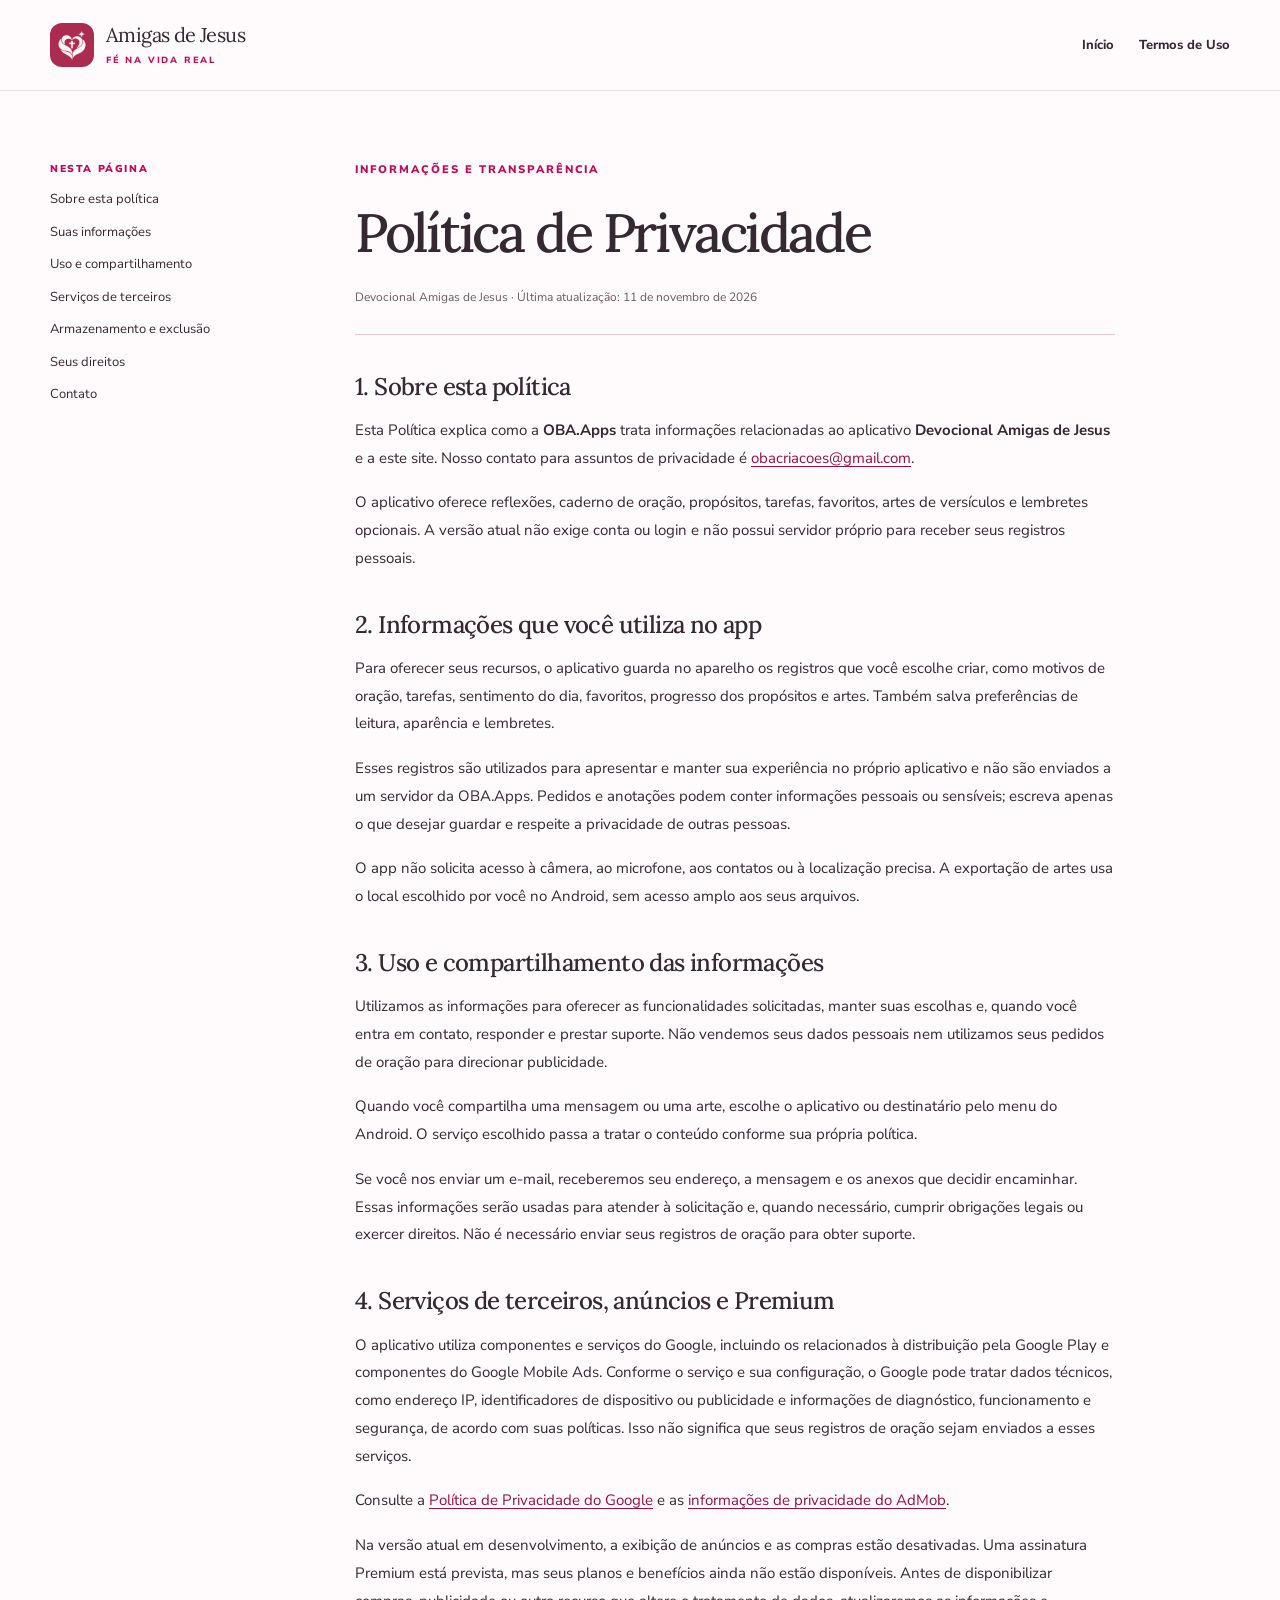
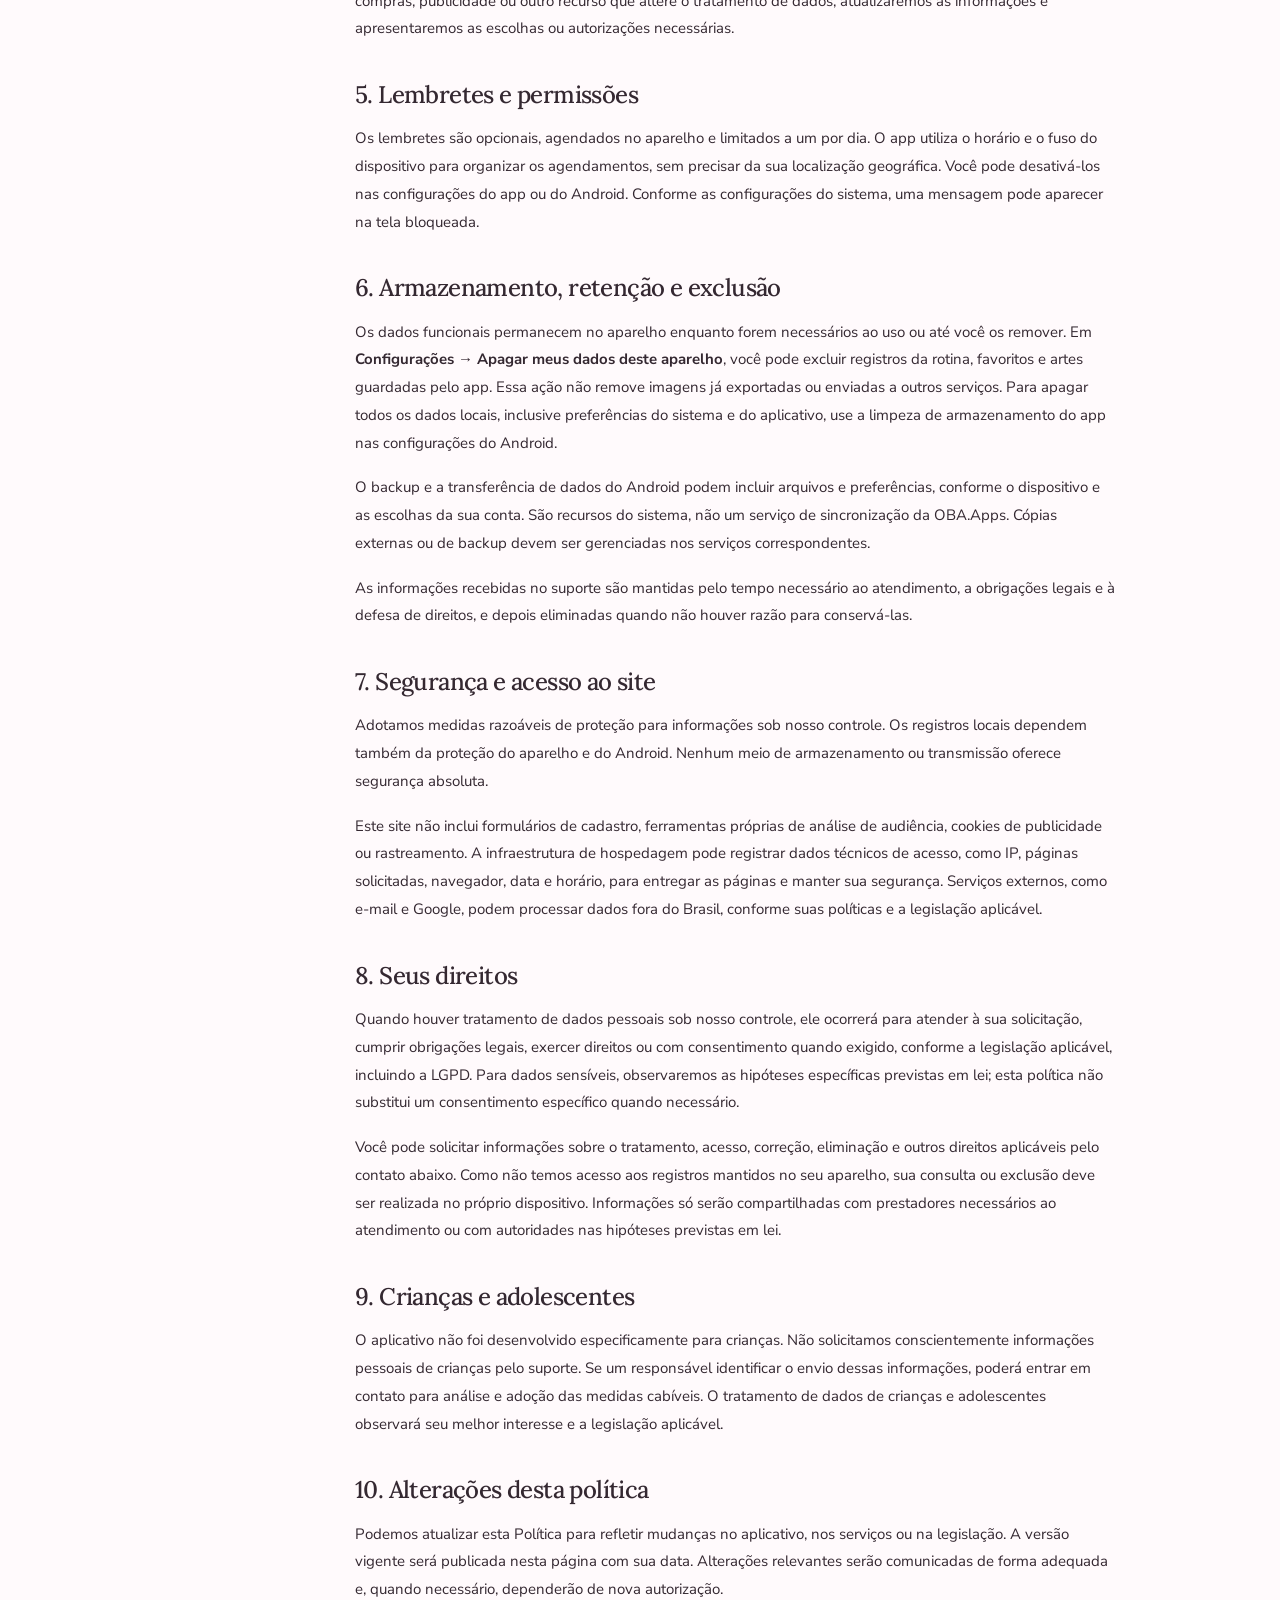
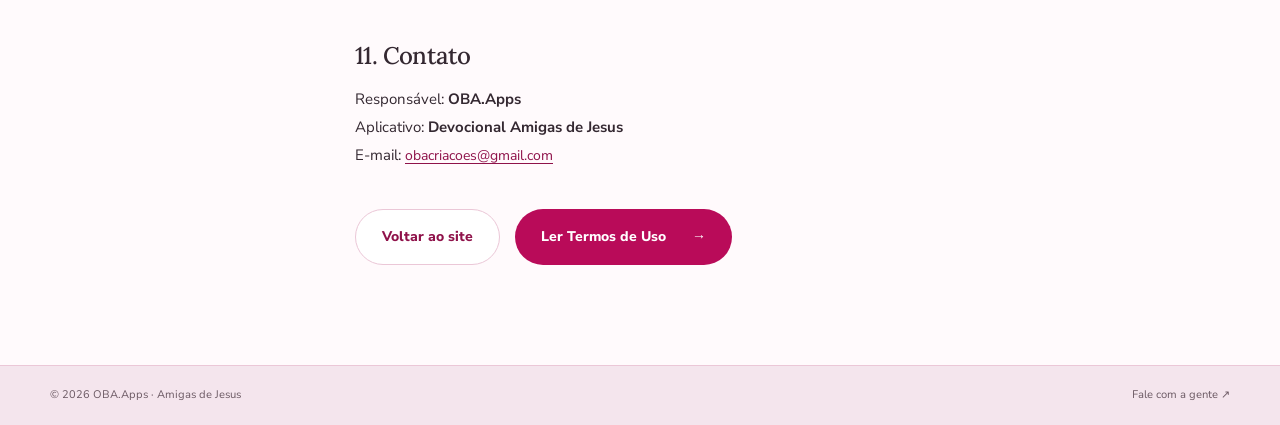
==== privacy-policy.html @ 2f0968b6 "Add files via upload" ====
<!doctype html>
<html lang="pt-BR">
<head>
  <meta charset="utf-8">
  <meta name="viewport" content="width=device-width, initial-scale=1">
  <title>Política de Privacidade | Amigas de Jesus</title>
  <meta name="description" content="Política de Privacidade do Devocional Amigas de Jesus, da OBA.Apps. Saiba como seus registros, preferências e informações são tratados.">
  <meta name="theme-color" content="#fff3f8">
  <link rel="icon" type="image/png" href="images/app-icon.png">
  <link rel="stylesheet" href="styles.css">
  <script src="script.js" defer></script>
</head>
<body>
  <a class="skip-link" href="#documento">Ir para a política</a>
  <header class="site-header legal-header"><div class="container nav-wrap"><a class="brand" href="index.html"><img src="images/app-icon.png" alt="" width="44" height="44"><span>Amigas de Jesus<small>FÉ NA VIDA REAL</small></span></a><nav class="legal-nav" aria-label="Navegação"><a href="index.html">Início</a><a href="terms.html">Termos de Uso</a></nav></div></header>
  <main class="container legal-layout">
    <aside class="legal-toc" aria-label="Nesta página"><p>NESTA PÁGINA</p><nav><a href="#sobre">Sobre esta política</a><a href="#informacoes">Suas informações</a><a href="#uso">Uso e compartilhamento</a><a href="#servicos">Serviços de terceiros</a><a href="#controle">Armazenamento e exclusão</a><a href="#direitos">Seus direitos</a><a href="#contato">Contato</a></nav></aside>
    <article id="documento" class="legal-document">
      <span class="eyebrow">INFORMAÇÕES E TRANSPARÊNCIA</span>
      <h1>Política de Privacidade</h1>
      <p class="updated">Devocional Amigas de Jesus · Última atualização: <time datetime="2026-11-11">11 de novembro de 2026</time></p>

      <h2 id="sobre">1. Sobre esta política</h2>
      <p>Esta Política explica como a <strong>OBA.Apps</strong> trata informações relacionadas ao aplicativo <strong>Devocional Amigas de Jesus</strong> e a este site. Nosso contato para assuntos de privacidade é <a href="mailto:obacriacoes@gmail.com">obacriacoes@gmail.com</a>.</p>
      <p>O aplicativo oferece reflexões, caderno de oração, propósitos, tarefas, favoritos, artes de versículos e lembretes opcionais. A versão atual não exige conta ou login e não possui servidor próprio para receber seus registros pessoais.</p>

      <h2 id="informacoes">2. Informações que você utiliza no app</h2>
      <p>Para oferecer seus recursos, o aplicativo guarda no aparelho os registros que você escolhe criar, como motivos de oração, tarefas, sentimento do dia, favoritos, progresso dos propósitos e artes. Também salva preferências de leitura, aparência e lembretes.</p>
      <p>Esses registros são utilizados para apresentar e manter sua experiência no próprio aplicativo e não são enviados a um servidor da OBA.Apps. Pedidos e anotações podem conter informações pessoais ou sensíveis; escreva apenas o que desejar guardar e respeite a privacidade de outras pessoas.</p>
      <p>O app não solicita acesso à câmera, ao microfone, aos contatos ou à localização precisa. A exportação de artes usa o local escolhido por você no Android, sem acesso amplo aos seus arquivos.</p>

      <h2 id="uso">3. Uso e compartilhamento das informações</h2>
      <p>Utilizamos as informações para oferecer as funcionalidades solicitadas, manter suas escolhas e, quando você entra em contato, responder e prestar suporte. Não vendemos seus dados pessoais nem utilizamos seus pedidos de oração para direcionar publicidade.</p>
      <p>Quando você compartilha uma mensagem ou uma arte, escolhe o aplicativo ou destinatário pelo menu do Android. O serviço escolhido passa a tratar o conteúdo conforme sua própria política.</p>
      <p>Se você nos enviar um e-mail, receberemos seu endereço, a mensagem e os anexos que decidir encaminhar. Essas informações serão usadas para atender à solicitação e, quando necessário, cumprir obrigações legais ou exercer direitos. Não é necessário enviar seus registros de oração para obter suporte.</p>

      <h2 id="servicos">4. Serviços de terceiros, anúncios e Premium</h2>
      <p>O aplicativo utiliza componentes e serviços do Google, incluindo os relacionados à distribuição pela Google Play e componentes do Google Mobile Ads. Conforme o serviço e sua configuração, o Google pode tratar dados técnicos, como endereço IP, identificadores de dispositivo ou publicidade e informações de diagnóstico, funcionamento e segurança, de acordo com suas políticas. Isso não significa que seus registros de oração sejam enviados a esses serviços.</p>
      <p>Consulte a <a href="https://policies.google.com/privacy?hl=pt-BR" target="_blank" rel="noopener noreferrer">Política de Privacidade do Google</a> e as <a href="https://support.google.com/admob/answer/6128543?hl=pt-BR" target="_blank" rel="noopener noreferrer">informações de privacidade do AdMob</a>.</p>
      <p>Na versão atual em desenvolvimento, a exibição de anúncios e as compras estão desativadas. Uma assinatura Premium está prevista, mas seus planos e benefícios ainda não estão disponíveis. Antes de disponibilizar compras, publicidade ou outro recurso que altere o tratamento de dados, atualizaremos as informações e apresentaremos as escolhas ou autorizações necessárias.</p>

      <h2>5. Lembretes e permissões</h2>
      <p>Os lembretes são opcionais, agendados no aparelho e limitados a um por dia. O app utiliza o horário e o fuso do dispositivo para organizar os agendamentos, sem precisar da sua localização geográfica. Você pode desativá-los nas configurações do app ou do Android. Conforme as configurações do sistema, uma mensagem pode aparecer na tela bloqueada.</p>

      <h2 id="controle">6. Armazenamento, retenção e exclusão</h2>
      <p>Os dados funcionais permanecem no aparelho enquanto forem necessários ao uso ou até você os remover. Em <strong>Configurações → Apagar meus dados deste aparelho</strong>, você pode excluir registros da rotina, favoritos e artes guardadas pelo app. Essa ação não remove imagens já exportadas ou enviadas a outros serviços. Para apagar todos os dados locais, inclusive preferências do sistema e do aplicativo, use a limpeza de armazenamento do app nas configurações do Android.</p>
      <p>O backup e a transferência de dados do Android podem incluir arquivos e preferências, conforme o dispositivo e as escolhas da sua conta. São recursos do sistema, não um serviço de sincronização da OBA.Apps. Cópias externas ou de backup devem ser gerenciadas nos serviços correspondentes.</p>
      <p>As informações recebidas no suporte são mantidas pelo tempo necessário ao atendimento, a obrigações legais e à defesa de direitos, e depois eliminadas quando não houver razão para conservá-las.</p>

      <h2>7. Segurança e acesso ao site</h2>
      <p>Adotamos medidas razoáveis de proteção para informações sob nosso controle. Os registros locais dependem também da proteção do aparelho e do Android. Nenhum meio de armazenamento ou transmissão oferece segurança absoluta.</p>
      <p>Este site não inclui formulários de cadastro, ferramentas próprias de análise de audiência, cookies de publicidade ou rastreamento. A infraestrutura de hospedagem pode registrar dados técnicos de acesso, como IP, páginas solicitadas, navegador, data e horário, para entregar as páginas e manter sua segurança. Serviços externos, como e-mail e Google, podem processar dados fora do Brasil, conforme suas políticas e a legislação aplicável.</p>

      <h2 id="direitos">8. Seus direitos</h2>
      <p>Quando houver tratamento de dados pessoais sob nosso controle, ele ocorrerá para atender à sua solicitação, cumprir obrigações legais, exercer direitos ou com consentimento quando exigido, conforme a legislação aplicável, incluindo a LGPD. Para dados sensíveis, observaremos as hipóteses específicas previstas em lei; esta política não substitui um consentimento específico quando necessário.</p>
      <p>Você pode solicitar informações sobre o tratamento, acesso, correção, eliminação e outros direitos aplicáveis pelo contato abaixo. Como não temos acesso aos registros mantidos no seu aparelho, sua consulta ou exclusão deve ser realizada no próprio dispositivo. Informações só serão compartilhadas com prestadores necessários ao atendimento ou com autoridades nas hipóteses previstas em lei.</p>

      <h2>9. Crianças e adolescentes</h2>
      <p>O aplicativo não foi desenvolvido especificamente para crianças. Não solicitamos conscientemente informações pessoais de crianças pelo suporte. Se um responsável identificar o envio dessas informações, poderá entrar em contato para análise e adoção das medidas cabíveis. O tratamento de dados de crianças e adolescentes observará seu melhor interesse e a legislação aplicável.</p>

      <h2>10. Alterações desta política</h2>
      <p>Podemos atualizar esta Política para refletir mudanças no aplicativo, nos serviços ou na legislação. A versão vigente será publicada nesta página com sua data. Alterações relevantes serão comunicadas de forma adequada e, quando necessário, dependerão de nova autorização.</p>

      <h2 id="contato">11. Contato</h2>
      <p>Responsável: <strong>OBA.Apps</strong><br>Aplicativo: <strong>Devocional Amigas de Jesus</strong><br>E-mail: <a class="email-link" href="mailto:obacriacoes@gmail.com">obacriacoes@gmail.com</a></p>
      <div class="legal-actions"><a class="button secondary" href="index.html">Voltar ao site</a><a class="button primary" href="terms.html">Ler Termos de Uso <span aria-hidden="true">→</span></a></div>
    </article>
  </main>
  <footer class="site-footer legal-footer"><div class="container footer-bottom"><small>© <span data-year>2026</span> OBA.Apps · Amigas de Jesus</small><a href="mailto:obacriacoes@gmail.com">Fale com a gente ↗</a></div></footer>
</body>
</html>
---- styles.css ----
﻿@font-face{font-family:Lora;src:url('fonts/Lora.ttf') format('truetype');font-weight:400 700;font-style:normal;font-display:swap}
@font-face{font-family:Nunito;src:url('fonts/NunitoSans.ttf') format('truetype');font-weight:200 900;font-style:normal;font-display:swap}
:root{--pink:#b90b59;--deep:#8f124a;--ink:#342831;--muted:#6c5a64;--paper:#fffafc;--blush:#fff0f6;--line:#ebc7d7;--serif:Lora,Georgia,serif;--sans:Nunito,Arial,sans-serif}
*{box-sizing:border-box}html{scroll-behavior:smooth;scroll-padding-top:100px}body{margin:0;background:var(--paper);color:var(--ink);font:17px/1.7 var(--sans)}img{display:block;max-width:100%;height:auto}a{color:inherit;text-decoration:none}button{font:inherit}button,a,summary{-webkit-tap-highlight-color:transparent}a:focus-visible,button:focus-visible,summary:focus-visible{outline:3px solid var(--deep);outline-offset:5px}p{margin:0 0 1.2em}h1,h2,h3{font-family:var(--serif);font-weight:500;line-height:1.18;letter-spacing:-.045em;margin:0}h1{font-size:clamp(44px,5.3vw,74px)}h2{font-size:clamp(34px,3.7vw,50px)}h3{font-size:25px}h1 em,h2 em{font-weight:400;color:var(--pink)}.container{width:min(1180px,calc(100% - 80px));margin-inline:auto}.section{padding-block:100px}.eyebrow{display:block;font-size:11px;font-weight:850;letter-spacing:.18em;color:var(--pink);line-height:1.6;margin-bottom:22px}.caption{font-size:12px;color:var(--muted);line-height:1.65}.centered{text-align:center}.skip-link{position:fixed;top:8px;left:8px;padding:12px 18px;background:white;color:var(--deep);z-index:20;transform:translateY(-160%)}.skip-link:focus{transform:none}.site-header{border-bottom:1px solid #edd9e3;background:var(--paper)}.nav-wrap{min-height:100px;display:flex;align-items:center;justify-content:space-between;gap:30px}.brand{display:flex;align-items:center;gap:12px;font:20px/1.2 var(--serif);letter-spacing:-.03em;white-space:nowrap}.brand img{border-radius:12px}.brand small{display:block;font:800 9px/1.5 var(--sans);letter-spacing:.2em;color:var(--pink);margin-top:7px}.main-nav{display:flex;gap:28px;align-items:center;font-size:13px;font-weight:750}.main-nav a:hover,.text-link:hover,.site-footer a:hover{color:var(--pink)}.nav-contact{border:1px solid var(--line);border-radius:40px;padding:11px 18px}.menu-toggle{display:none;border:1px solid var(--line);background:white;border-radius:24px;padding:8px 15px;color:var(--deep);cursor:pointer}.menu-toggle[hidden]{display:none}.hero{display:grid;grid-template-columns:1.12fr 1fr;gap:70px;padding-block:72px 85px;align-items:center;min-height:740px}.hero-copy{max-width:590px}.hero .eyebrow{font-size:10px;letter-spacing:.13em}.tiny-star{display:inline-block;font-size:20px;vertical-align:middle;margin-right:8px}.hero h1{margin-bottom:28px}.hero-copy>p{max-width:475px;color:var(--muted);font-size:16px;line-height:1.8}.hero-copy p.hero-description{font-size:19px;color:var(--ink)}.hero-actions{display:flex;align-items:flex-start;flex-direction:column;gap:16px;margin-top:32px}.button{display:inline-flex;justify-content:center;align-items:center;gap:26px;min-height:52px;padding:14px 26px;border-radius:32px;font-size:14px;font-weight:800;transition:background .18s,transform .18s}.button:hover{transform:translateY(-2px)}.button.primary{background:var(--pink);color:white}.button.primary:hover{background:var(--deep)}.button.secondary{border:1px solid var(--line);background:white;color:var(--deep)}.release-note{display:flex;align-items:center;gap:7px;font-size:11px;color:var(--muted)}.status-dot{height:6px;width:6px;border-radius:50%;background:var(--pink)}.hero-visual{position:relative;padding:14px 18px 60px 0}.photo-arch{height:515px;position:relative;border-radius:240px 240px 34px 34px;overflow:hidden;background:#edc9ce}.photo-arch img{height:100%;width:100%;object-fit:cover;object-position:60% center}.hero-visual:before{content:'';position:absolute;inset:-2px 0 72px 17px;border:1px solid #dca8bf;border-radius:240px 240px 34px 34px;transform:rotate(5deg)}.hero-spark{position:absolute;right:-12px;top:14px;font-size:63px;line-height:1;color:var(--pink)}.floating-note{position:absolute;left:-38px;bottom:81px;display:flex;align-items:center;gap:14px;padding:19px 23px;background:#fffaf9;border:1px solid var(--line);box-shadow:0 12px 40px #7e1a3d12;border-radius:14px;font-size:13px;line-height:1.65;transform:rotate(-4deg)}.floating-note img{filter:brightness(.5) sepia(1) saturate(4) hue-rotate(280deg)}.photo-caption{position:absolute;bottom:-5px;right:26px;display:flex;align-items:center;gap:12px;font-family:var(--serif);font-size:16px;line-height:1.5;color:var(--deep)}.photo-caption>span{font-size:44px}.mantra{background:var(--blush);border-block:1px solid var(--line);padding:24px 0;font:18px/1.5 var(--serif);color:var(--deep)}.mantra .container{display:flex;align-items:center;justify-content:center;gap:40px}.mantra span:nth-child(even){font-size:18px;color:var(--pink)}.intro{display:grid;grid-template-columns:1fr 1fr;gap:100px;align-items:start}.intro-text{padding-top:30px;color:var(--muted);font-size:16px}.text-link{display:inline-block;color:var(--deep);font-weight:800;font-size:13px;border-bottom:1px solid var(--line);padding-bottom:4px}.features-section{background:white;border-block:1px solid #f1e1e8}.section-heading{margin-bottom:55px}.section-heading>p{max-width:540px;margin:23px auto 0;color:var(--muted);font-size:16px}.feature-grid{display:grid;grid-template-columns:repeat(3,1fr);gap:52px}.feature{position:relative;border-top:1px solid var(--line);padding-top:24px}.feature-number{font-size:10px;letter-spacing:.13em;font-weight:800;color:var(--muted)}.feature>img{margin-block:30px 22px}.feature h3{margin-bottom:18px;font-size:26px;max-width:270px}.feature p{font-size:15px;color:var(--muted);margin:0}.purpose-section{display:grid;grid-template-columns:1fr 1fr;gap:110px;align-items:center}.screen-stage{position:relative;min-height:650px;background:var(--blush);border-radius:180px 180px 30px 30px;display:grid;place-items:center;padding-block:45px}.phone{margin:0;border:7px solid #382b31;border-radius:38px;background:#382b31;width:270px;overflow:hidden;box-shadow:16px 24px 55px #5b183c20;transform:rotate(-4deg);position:relative}.phone img{width:100%;height:auto}.stage-word{position:absolute;top:25px;left:22px;font:italic 55px var(--serif);color:#dfb1c5;transform:rotate(-8deg)}.stage-note{position:absolute;bottom:38px;right:-22px;border:1px solid var(--line);background:white;border-radius:10px;display:flex;align-items:center;gap:10px;padding:17px 20px;font-size:13px;box-shadow:0 12px 35px #82214a0c}.purpose-copy>p{color:var(--muted);font-size:16px;margin-top:25px}.steps{list-style:none;padding:0;margin:30px 0}.steps li{display:flex;gap:18px;margin-bottom:25px}.steps li>span{flex:none;display:grid;place-items:center;width:34px;height:34px;background:var(--blush);border-radius:50%;color:var(--pink);font-size:11px;font-weight:800}.steps h3{font-family:var(--sans);font-size:15px;font-weight:800;letter-spacing:0;line-height:1.5}.steps p{font-size:14px;color:var(--muted);margin:7px 0 0}.gallery-section{background:#f9edf2;border-block:1px solid var(--line)}.gallery{display:grid;grid-template-columns:repeat(3,1fr);gap:46px;max-width:980px;margin-inline:auto}.gallery figure{margin:0}.gallery figure>a{position:relative;display:block}.gallery-screen{display:block;max-height:510px;overflow:hidden;border:5px solid #fff;border-radius:26px;box-shadow:0 16px 35px #68213e0d;background:var(--blush)}.gallery-screen img{width:100%;height:auto}.enlarge{position:absolute;bottom:14px;right:14px;padding:4px 12px;background:white;border-radius:20px;font-size:11px;color:var(--deep);box-shadow:0 0 0 1px var(--line)}.gallery figcaption{padding:25px 4px}.gallery .eyebrow{font-size:9px;letter-spacing:.12em;margin-bottom:10px}.gallery h3{font-size:23px;line-height:1.3}.gallery-section .caption{margin:25px 0 0}.your-way{display:grid;grid-template-columns:1fr 1fr;gap:90px;align-items:center}.your-way h2{margin-bottom:25px}.your-way p{color:var(--muted);font-size:16px;max-width:450px}.quiet-list{list-style:none;padding:0;margin:28px 0;font-size:14px}.quiet-list li{display:flex;gap:12px;align-items:center;margin:14px 0}.palette-labels{display:flex;gap:22px;flex-wrap:wrap;margin-top:28px;font-size:11px;color:var(--muted)}.palette-labels>span{display:flex;gap:7px;align-items:center}.swatch{width:16px;height:16px;border:3px solid white;box-shadow:0 0 0 1px var(--line);border-radius:50%}.swatch.pink{background:#d10b65}.swatch.coral{background:#cc496d}.swatch.lilac{background:#be327c}.friend-photo{border-radius:160px 160px 24px 24px;overflow:hidden;background:var(--blush)}.friend-photo>img{width:100%;height:330px;object-fit:cover}.friend-photo>div{text-align:center;padding:25px}.friend-photo>div>span{font:35px var(--serif);color:var(--pink)}.friend-photo p{font:25px/1.5 var(--serif);color:var(--ink);margin:8px auto}.friend-photo em{font-size:20px;color:var(--deep)}.faq-section{background:white;border-block:1px solid #f1e1e8}.faq-layout{display:grid;grid-template-columns:.8fr 1.2fr;gap:100px}.faq-layout h2{margin-bottom:25px}.faq-layout>div>p{font-size:15px;color:var(--muted);max-width:300px}.faq-list details{border-bottom:1px solid var(--line)}.faq-list details:first-child{border-top:1px solid var(--line)}.faq-list summary{cursor:pointer;position:relative;padding:23px 35px 23px 0;list-style:none;font-size:15px;font-weight:800;line-height:1.6}.faq-list summary::-webkit-details-marker{display:none}.faq-list summary:after{content:'+';position:absolute;right:5px;top:19px;font:25px var(--sans);color:var(--pink)}.faq-list details[open] summary:after{content:'−'}.faq-list details p{font-size:14px;color:var(--muted);padding-right:20px;margin-bottom:24px}.faq-list p a,.legal-document a:not(.button){color:var(--deep);text-decoration:underline;text-underline-offset:3px}.contact-panel{padding:55px 65px;background:var(--blush);border:1px solid var(--line);border-radius:28px;display:grid;grid-template-columns:1.2fr 1fr;gap:60px;align-items:center}.contact-panel h2{font-size:40px}.contact-panel p{font-size:14px;max-width:390px;margin:22px 0 0;color:var(--muted)}.contact-action{display:flex;flex-direction:column;align-items:center;gap:18px}.email-link{font-size:14px;text-decoration:underline;text-underline-offset:4px;color:var(--deep)}.site-footer{background:#f4e5ed;border-top:1px solid var(--line)}.footer-top{padding-block:50px;display:grid;grid-template-columns:1.3fr 1fr 1fr;gap:35px;align-items:start}.footer-top>p{font:18px/1.6 var(--serif);color:var(--muted);margin:0}.footer-top>nav{display:flex;flex-direction:column;gap:8px;align-items:flex-end;font-size:12px;font-weight:700}.footer-bottom{display:flex;justify-content:space-between;gap:20px;padding-block:20px;border-top:1px solid #dfc9d3;color:var(--muted);font-size:11px}.footer-bottom small{font-size:11px}.legal-header .nav-wrap{min-height:90px}.legal-nav{display:flex;gap:25px;font-size:13px;font-weight:750}.legal-layout{display:grid;grid-template-columns:230px minmax(0,760px);gap:75px;align-items:start;padding-block:70px 100px}.legal-toc{position:sticky;top:35px}.legal-toc p{font-size:10px;font-weight:900;letter-spacing:.16em;color:var(--pink)}.legal-toc nav{display:flex;flex-direction:column;gap:13px;font-size:13px;line-height:1.5}.legal-toc a:hover{color:var(--pink)}.legal-document{font-size:15px;line-height:1.85}.legal-document h1{font-size:clamp(35px,5vw,54px);margin-bottom:22px;overflow-wrap:anywhere}.legal-document .updated{font-size:12px;color:var(--muted);padding-bottom:25px;border-bottom:1px solid var(--line);margin-bottom:28px}.legal-document h2{font-size:24px;letter-spacing:-.025em;margin:38px 0 16px;scroll-margin-top:30px}.legal-document li{margin-bottom:8px}.legal-document ul{padding-left:23px}.legal-document p{margin-bottom:17px}.legal-note{border-left:3px solid var(--pink);background:var(--blush);padding:18px 22px;border-radius:0 10px 10px 0}.legal-note p:last-child{margin-bottom:0}.legal-actions{display:flex;gap:15px;flex-wrap:wrap;margin-top:40px}.legal-footer .footer-bottom{border:0}.legal-document .email-link{overflow-wrap:anywhere}
@media(min-width:1500px){.hero{gap:100px;min-height:800px}.photo-arch{height:560px}}
@media(max-width:1050px){.container{width:calc(100% - 56px)}.main-nav{gap:18px;font-size:12px}.hero{gap:38px}.hero h1{font-size:56px}.photo-arch{height:470px}.hero-visual{padding-right:10px}.hero-spark{right:-5px}.floating-note{left:-22px;padding:15px}.mantra .container{gap:22px;font-size:16px}.intro,.purpose-section,.your-way{gap:55px}.feature-grid{gap:30px}.gallery{gap:28px}.faq-layout{gap:60px}.contact-panel{padding:45px;gap:35px}.legal-layout{gap:40px;grid-template-columns:190px minmax(0,1fr)}}
@media(max-width:760px){html{scroll-padding-top:25px}.container{width:calc(100% - 40px)}.section{padding-block:65px}.nav-wrap{min-height:85px;gap:15px;flex-wrap:wrap;padding-block:15px}.brand{font-size:18px}.brand img{width:43px;height:43px}.brand small{font-size:8px}.main-nav{width:100%;flex-wrap:wrap;justify-content:center;gap:13px 22px;padding-block:8px}.js-enabled .menu-toggle{display:inline-block}.js-enabled .main-nav{display:none}.js-enabled .main-nav.is-open{display:flex}.nav-contact{border:0;padding:0}.hero{grid-template-columns:1fr;gap:45px;padding-block:45px 55px;min-height:auto}.hero-copy{max-width:550px}.hero .eyebrow{font-size:9px;letter-spacing:.1em}.hero h1{font-size:clamp(44px,9vw,65px);margin-bottom:24px}.hero-copy>p{font-size:15px}.hero-copy p.hero-description{font-size:18px}.hero-actions{gap:14px;margin-top:25px}.hero-visual{width:min(420px,90%);margin:0 auto;padding-bottom:55px}.photo-arch{height:420px}.hero-spark{font-size:55px;top:0}.floating-note{left:-16px;bottom:78px;font-size:12px;transform:rotate(-3deg)}.photo-caption{font-size:14px;right:8px;bottom:-3px}.mantra{padding:20px 0}.mantra .container{flex-wrap:wrap;gap:8px 15px;font-size:14px}.mantra span:nth-child(4){display:none}.mantra span:last-child{width:100%;text-align:center}.intro,.purpose-section,.your-way,.faq-layout{grid-template-columns:1fr;gap:30px}.intro-text{padding-top:0;font-size:15px}.feature-grid{grid-template-columns:1fr;gap:30px}.feature{display:grid;grid-template-columns:45px 1fr;gap:0 15px;padding-top:22px}.feature-number{grid-column:1/-1;margin-bottom:20px}.feature>img{grid-column:1;margin:0;width:30px}.feature h3{grid-column:2;font-size:25px;max-width:340px;margin-bottom:15px}.feature p{grid-column:2}.section-heading{margin-bottom:35px}.purpose-section{gap:45px}.screen-stage{max-width:440px;width:100%;margin:0 auto;min-height:620px;order:2}.stage-note{right:-5px;font-size:12px;bottom:28px}.purpose-copy{order:1}.purpose-copy .caption{margin-bottom:0}.gallery{gap:18px;grid-template-columns:repeat(3,minmax(235px,1fr));overflow-x:auto;scroll-snap-type:x mandatory;padding:4px 5px 18px;overscroll-behavior-x:contain}.gallery figure{scroll-snap-align:start}.gallery-screen{max-height:470px}.gallery figcaption{padding:23px 2px 5px}.gallery h3{font-size:22px}.gallery-section .caption{text-align:left}.your-way{gap:40px}.friend-photo{max-width:480px;width:100%;margin-inline:auto}.friend-photo>img{height:280px}.faq-layout{gap:30px}.faq-layout>div>p{max-width:100%}.contact-panel{grid-template-columns:1fr;padding:32px 25px;gap:30px}.contact-panel h2{font-size:34px}.contact-action{align-items:flex-start}.footer-top{grid-template-columns:1fr 1fr;gap:30px}.footer-top .brand{grid-column:1/-1}.footer-top>p{font-size:16px}.footer-top>nav{font-size:11px}.footer-bottom{font-size:10px;flex-wrap:wrap;gap:10px}.footer-bottom small{font-size:10px}.legal-header .nav-wrap{justify-content:center}.legal-header .brand{margin-right:auto}.legal-nav{gap:15px;font-size:12px}.legal-layout{display:block;padding-block:45px 60px}.legal-toc{position:static;padding-bottom:25px;border-bottom:1px solid var(--line);margin-bottom:35px}.legal-toc nav{flex-direction:row;flex-wrap:wrap;gap:10px 20px;font-size:12px}.legal-document{font-size:15px}.legal-document h1{font-size:38px}.legal-document h2{font-size:24px}.legal-actions .button{width:100%;font-size:13px}.legal-note{padding:15px 18px}}
@media(prefers-reduced-motion:reduce){html{scroll-behavior:auto}*{transition:none!important}}
@media print{.site-header,.legal-toc,.site-footer,.legal-actions,.skip-link{display:none!important}body{background:white;color:black}.legal-layout{display:block;padding:0;width:100%}.legal-document{font-size:11pt}.legal-document h1{font-size:26pt}.legal-document h2{font-size:16pt;break-after:avoid}.legal-document a{color:black}.legal-note{border-color:black;background:white}}
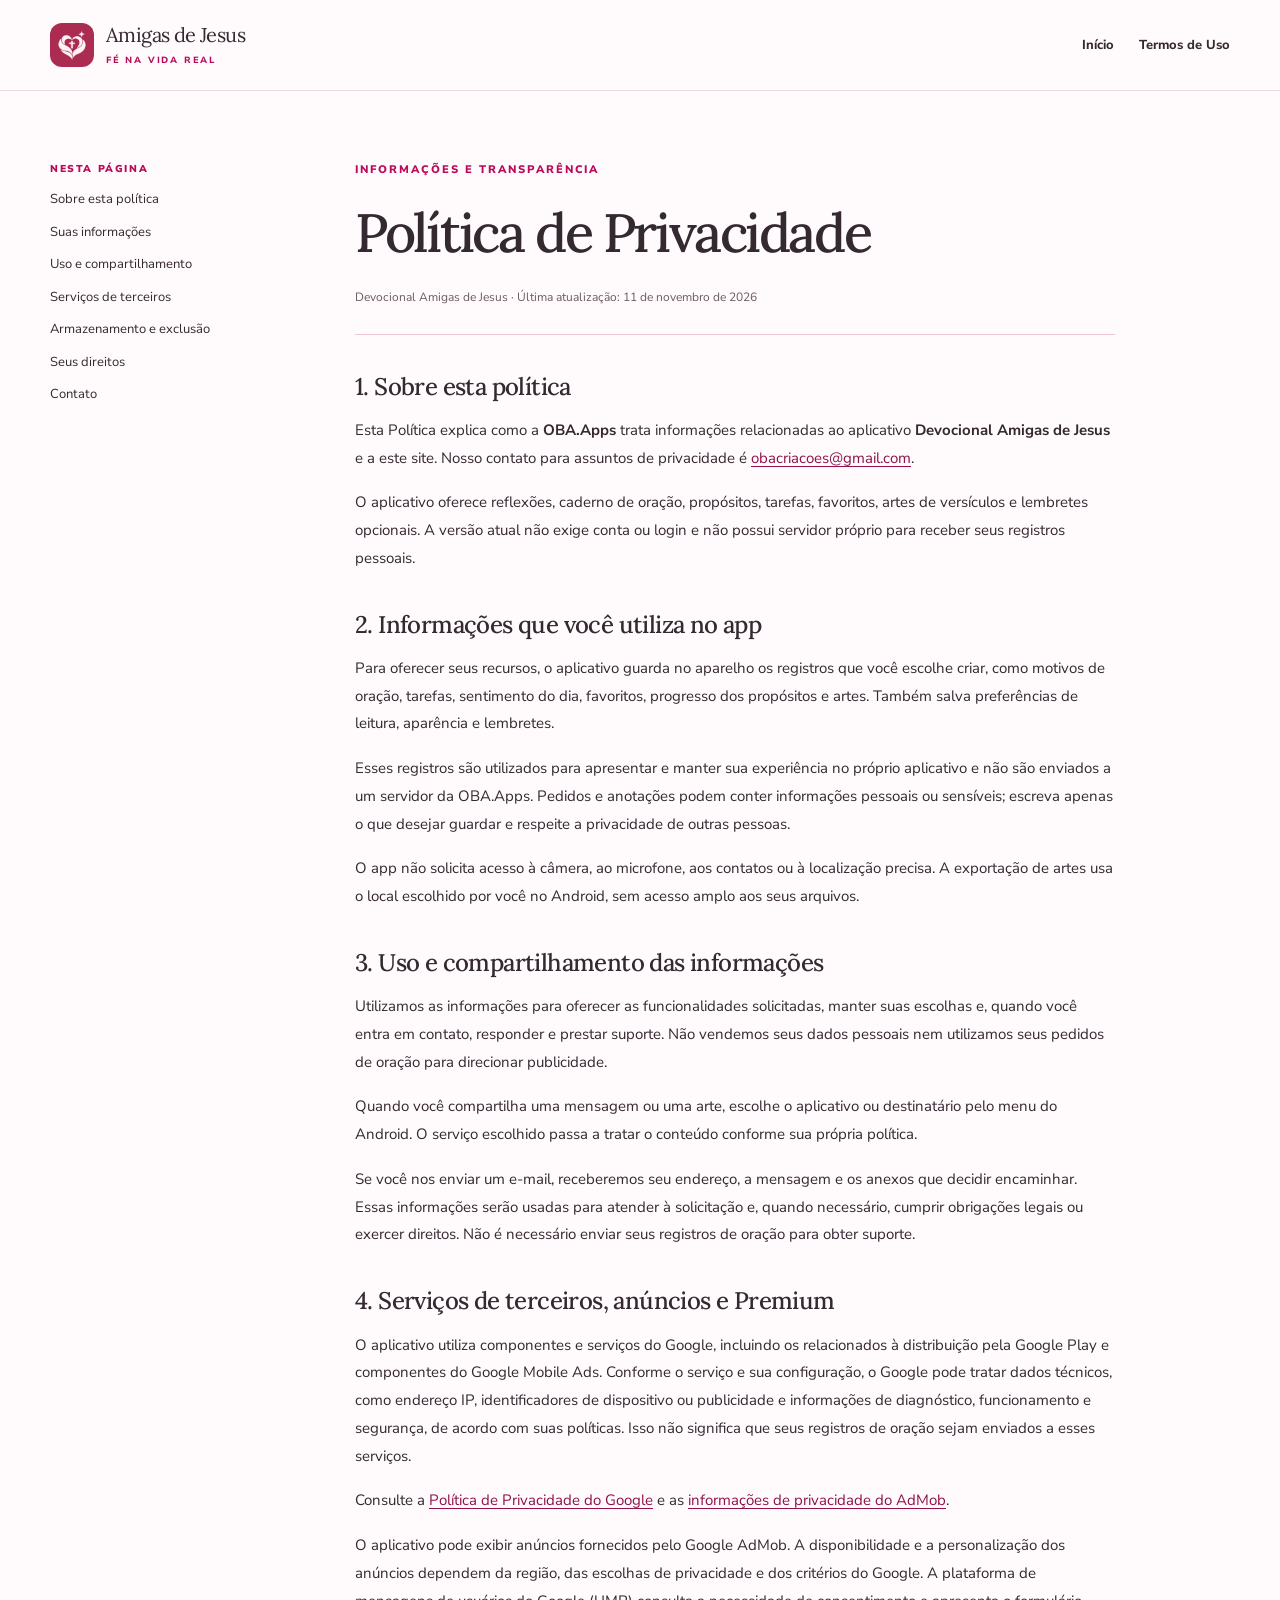
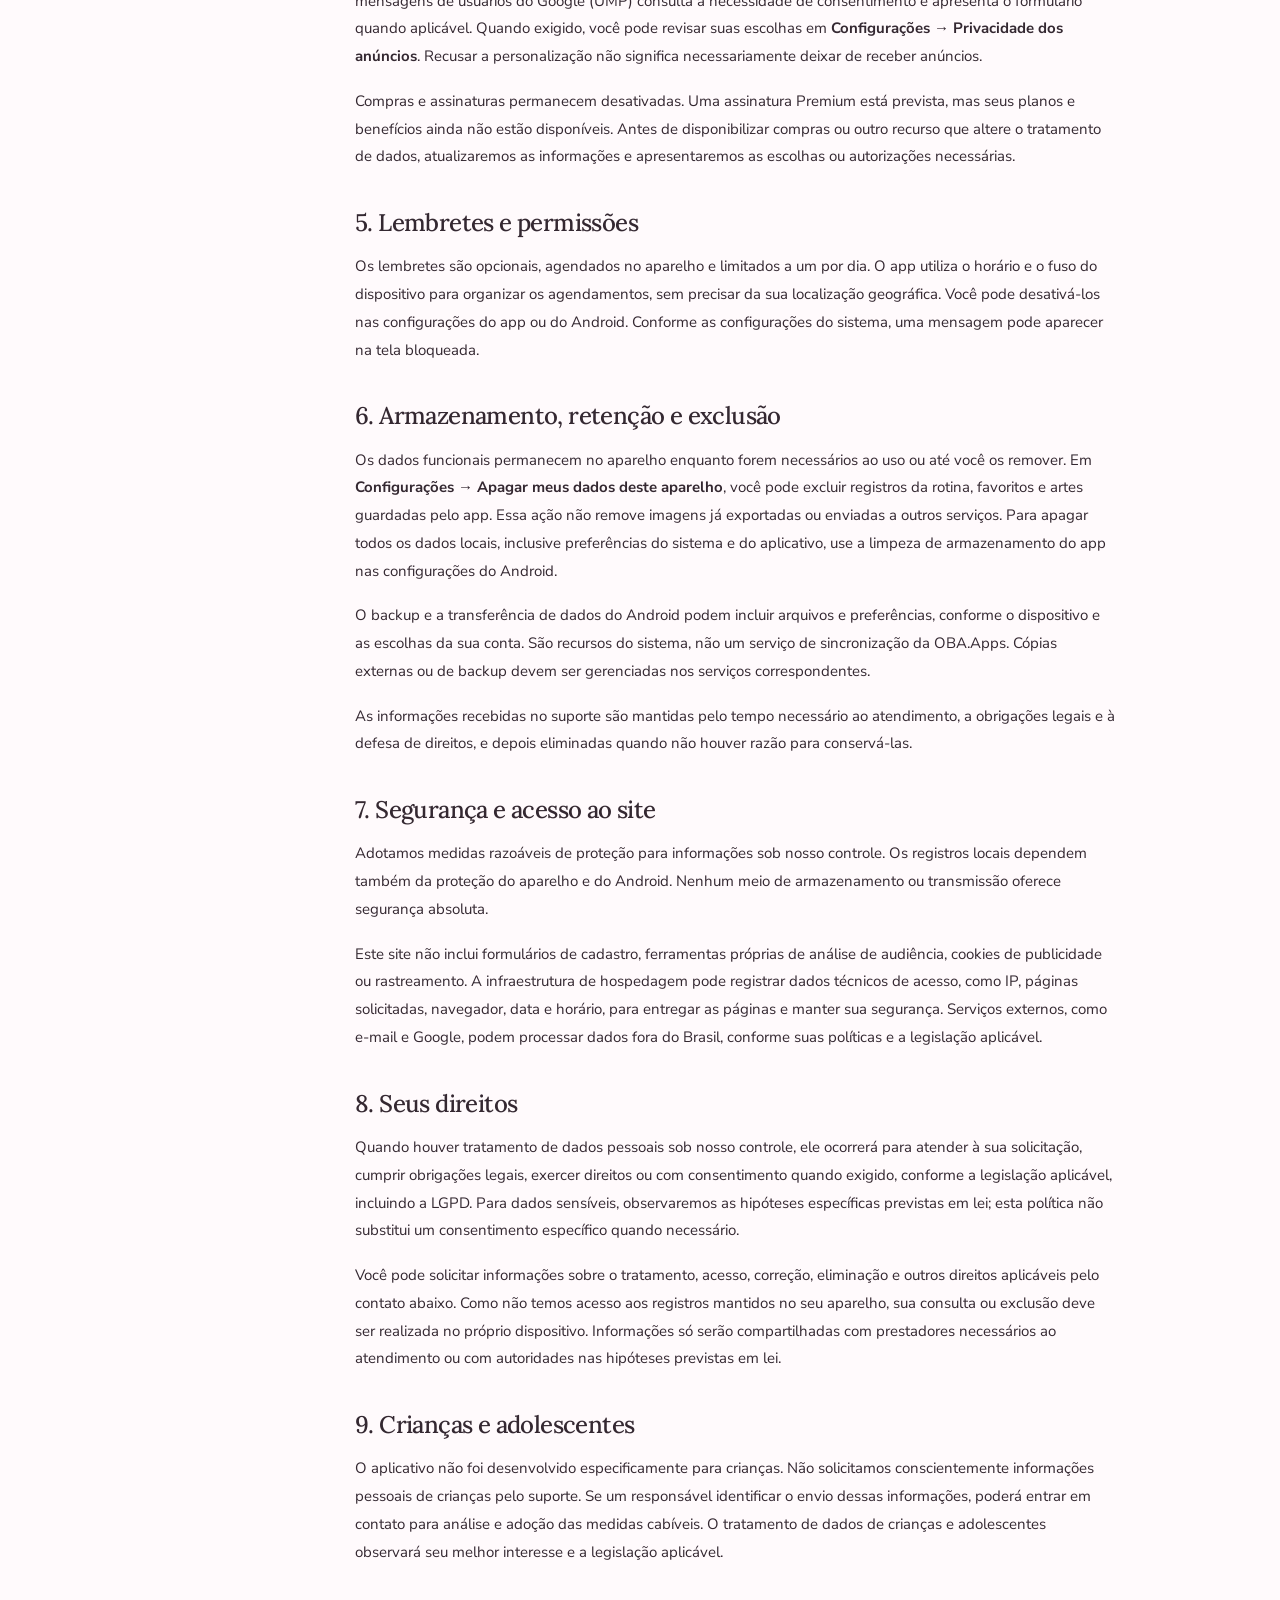
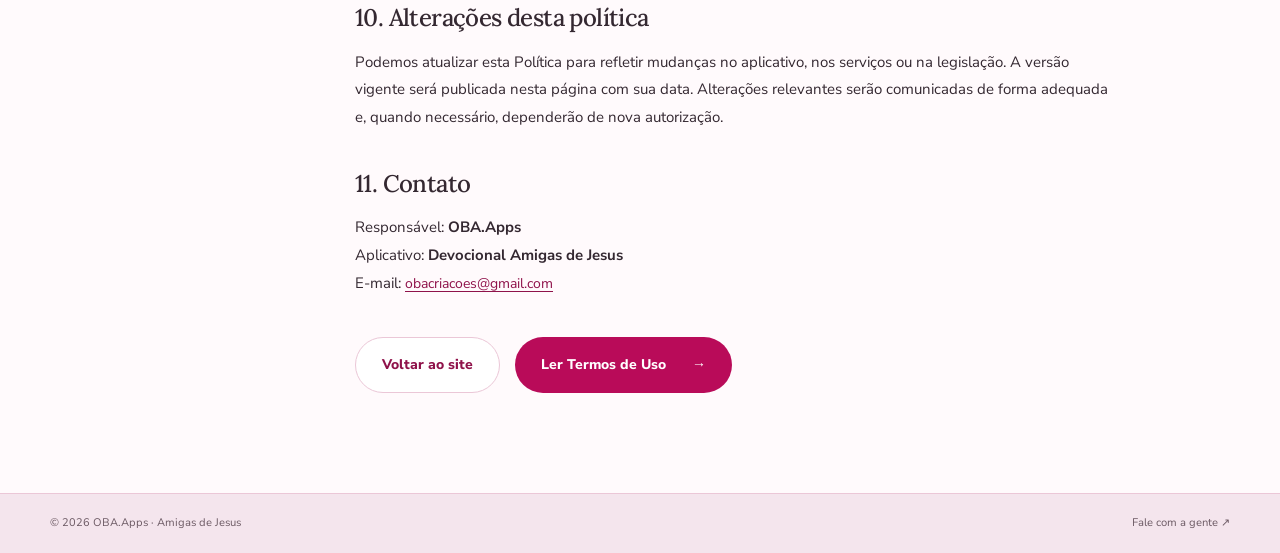
==== commit 2f64e68b: "Update privacy-policy.html" ====
--- a/privacy-policy.html
+++ b/privacy-policy.html
@@ -37,7 +37,8 @@
       <h2 id="servicos">4. Serviços de terceiros, anúncios e Premium</h2>
       <p>O aplicativo utiliza componentes e serviços do Google, incluindo os relacionados à distribuição pela Google Play e componentes do Google Mobile Ads. Conforme o serviço e sua configuração, o Google pode tratar dados técnicos, como endereço IP, identificadores de dispositivo ou publicidade e informações de diagnóstico, funcionamento e segurança, de acordo com suas políticas. Isso não significa que seus registros de oração sejam enviados a esses serviços.</p>
       <p>Consulte a <a href="https://policies.google.com/privacy?hl=pt-BR" target="_blank" rel="noopener noreferrer">Política de Privacidade do Google</a> e as <a href="https://support.google.com/admob/answer/6128543?hl=pt-BR" target="_blank" rel="noopener noreferrer">informações de privacidade do AdMob</a>.</p>
-      <p>Na versão atual em desenvolvimento, a exibição de anúncios e as compras estão desativadas. Uma assinatura Premium está prevista, mas seus planos e benefícios ainda não estão disponíveis. Antes de disponibilizar compras, publicidade ou outro recurso que altere o tratamento de dados, atualizaremos as informações e apresentaremos as escolhas ou autorizações necessárias.</p>
+      <p>O aplicativo pode exibir anúncios fornecidos pelo Google AdMob. A disponibilidade e a personalização dos anúncios dependem da região, das escolhas de privacidade e dos critérios do Google. A plataforma de mensagens de usuários do Google (UMP) consulta a necessidade de consentimento e apresenta o formulário quando aplicável. Quando exigido, você pode revisar suas escolhas em <strong>Configurações → Privacidade dos anúncios</strong>. Recusar a personalização não significa necessariamente deixar de receber anúncios.</p>
+      <p>Compras e assinaturas permanecem desativadas. Uma assinatura Premium está prevista, mas seus planos e benefícios ainda não estão disponíveis. Antes de disponibilizar compras ou outro recurso que altere o tratamento de dados, atualizaremos as informações e apresentaremos as escolhas ou autorizações necessárias.</p>
 
       <h2>5. Lembretes e permissões</h2>
       <p>Os lembretes são opcionais, agendados no aparelho e limitados a um por dia. O app utiliza o horário e o fuso do dispositivo para organizar os agendamentos, sem precisar da sua localização geográfica. Você pode desativá-los nas configurações do app ou do Android. Conforme as configurações do sistema, uma mensagem pode aparecer na tela bloqueada.</p>
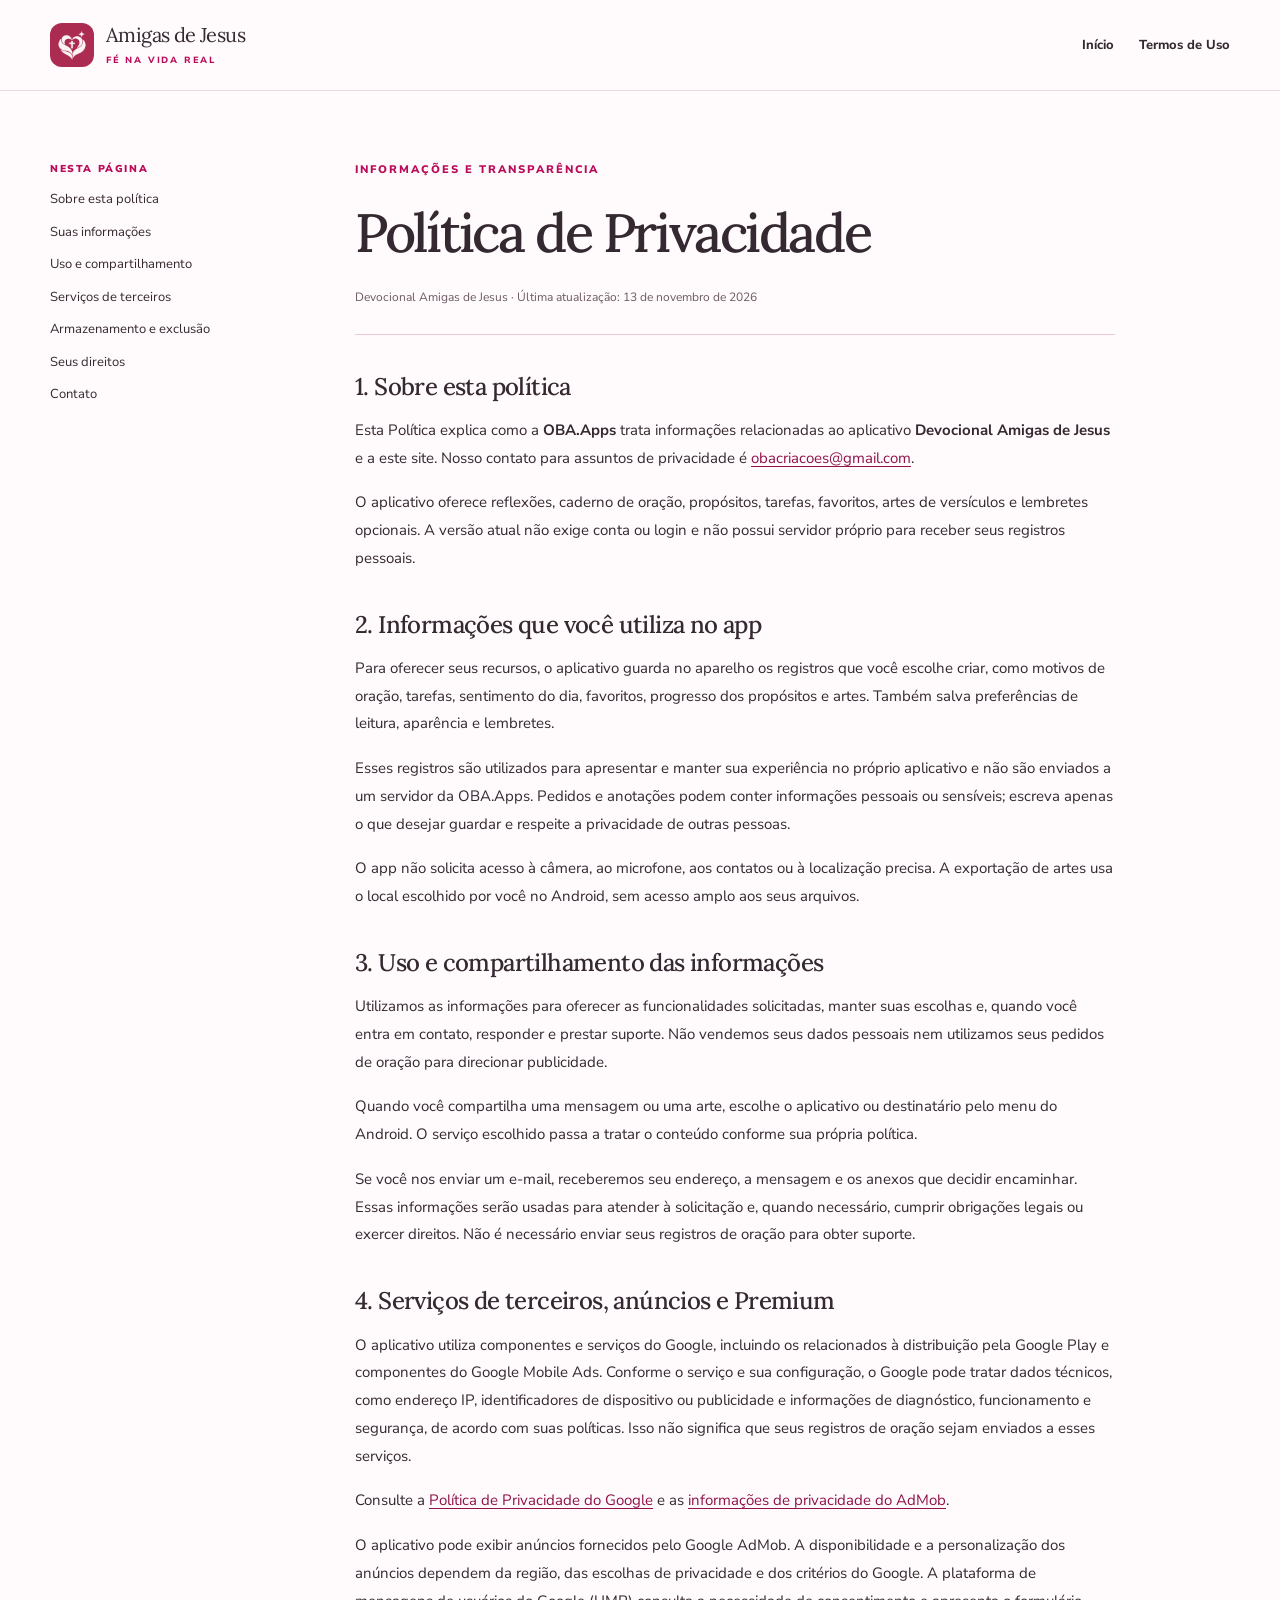
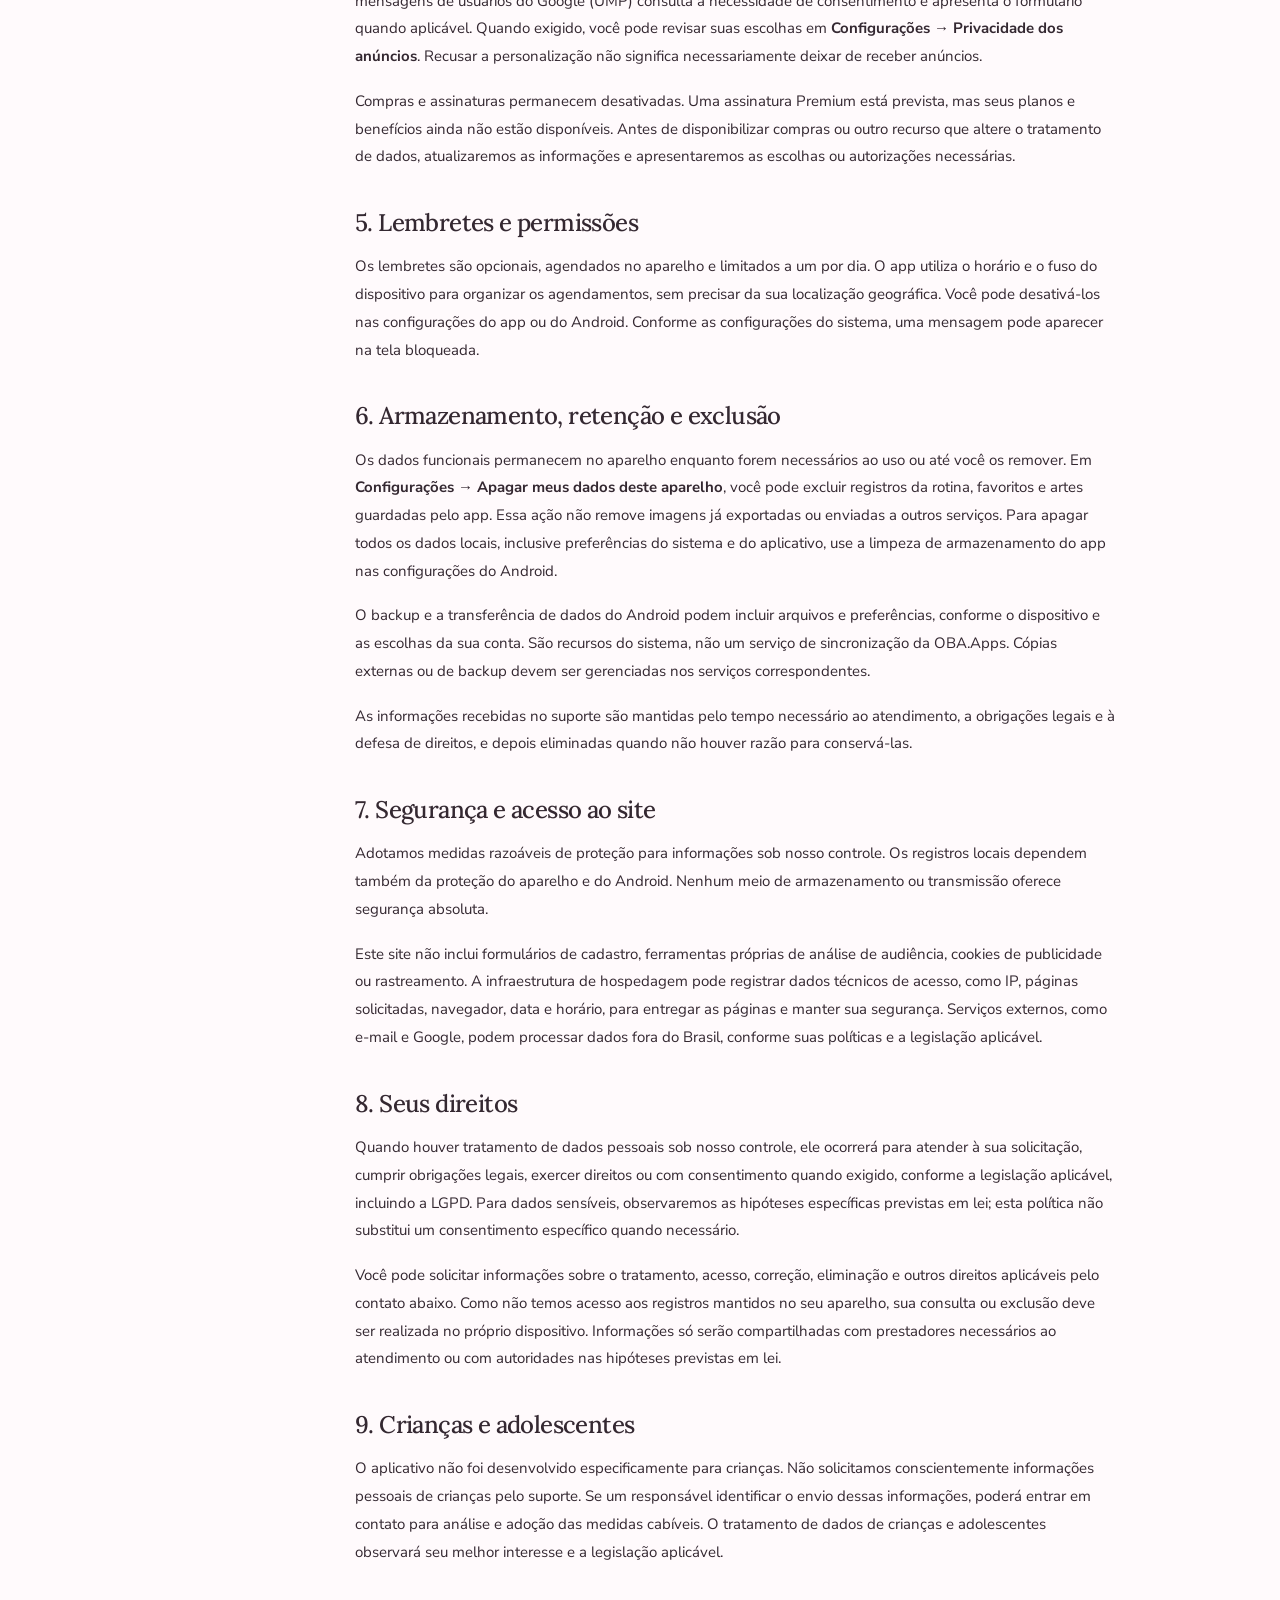
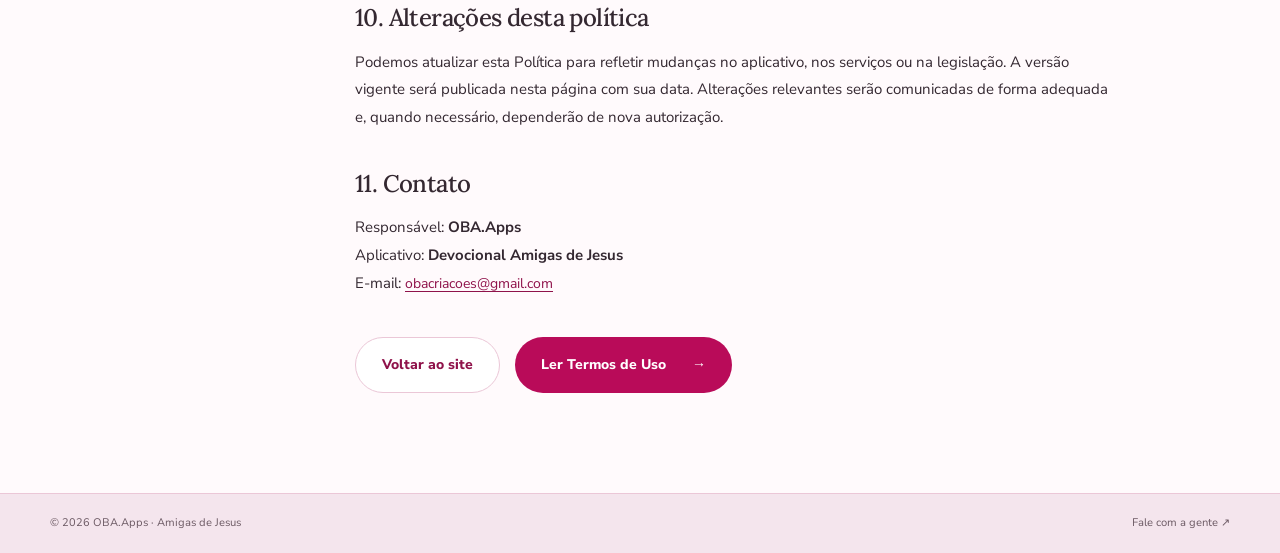
==== commit b14b3e80: "Update privacy-policy.html" ====
--- a/privacy-policy.html
+++ b/privacy-policy.html
@@ -18,7 +18,7 @@
     <article id="documento" class="legal-document">
       <span class="eyebrow">INFORMAÇÕES E TRANSPARÊNCIA</span>
       <h1>Política de Privacidade</h1>
-      <p class="updated">Devocional Amigas de Jesus · Última atualização: <time datetime="2026-11-11">11 de novembro de 2026</time></p>
+      <p class="updated">Devocional Amigas de Jesus · Última atualização: <time datetime="2026-11-13">13 de novembro de 2026</time></p>
 
       <h2 id="sobre">1. Sobre esta política</h2>
       <p>Esta Política explica como a <strong>OBA.Apps</strong> trata informações relacionadas ao aplicativo <strong>Devocional Amigas de Jesus</strong> e a este site. Nosso contato para assuntos de privacidade é <a href="mailto:obacriacoes@gmail.com">obacriacoes@gmail.com</a>.</p>
